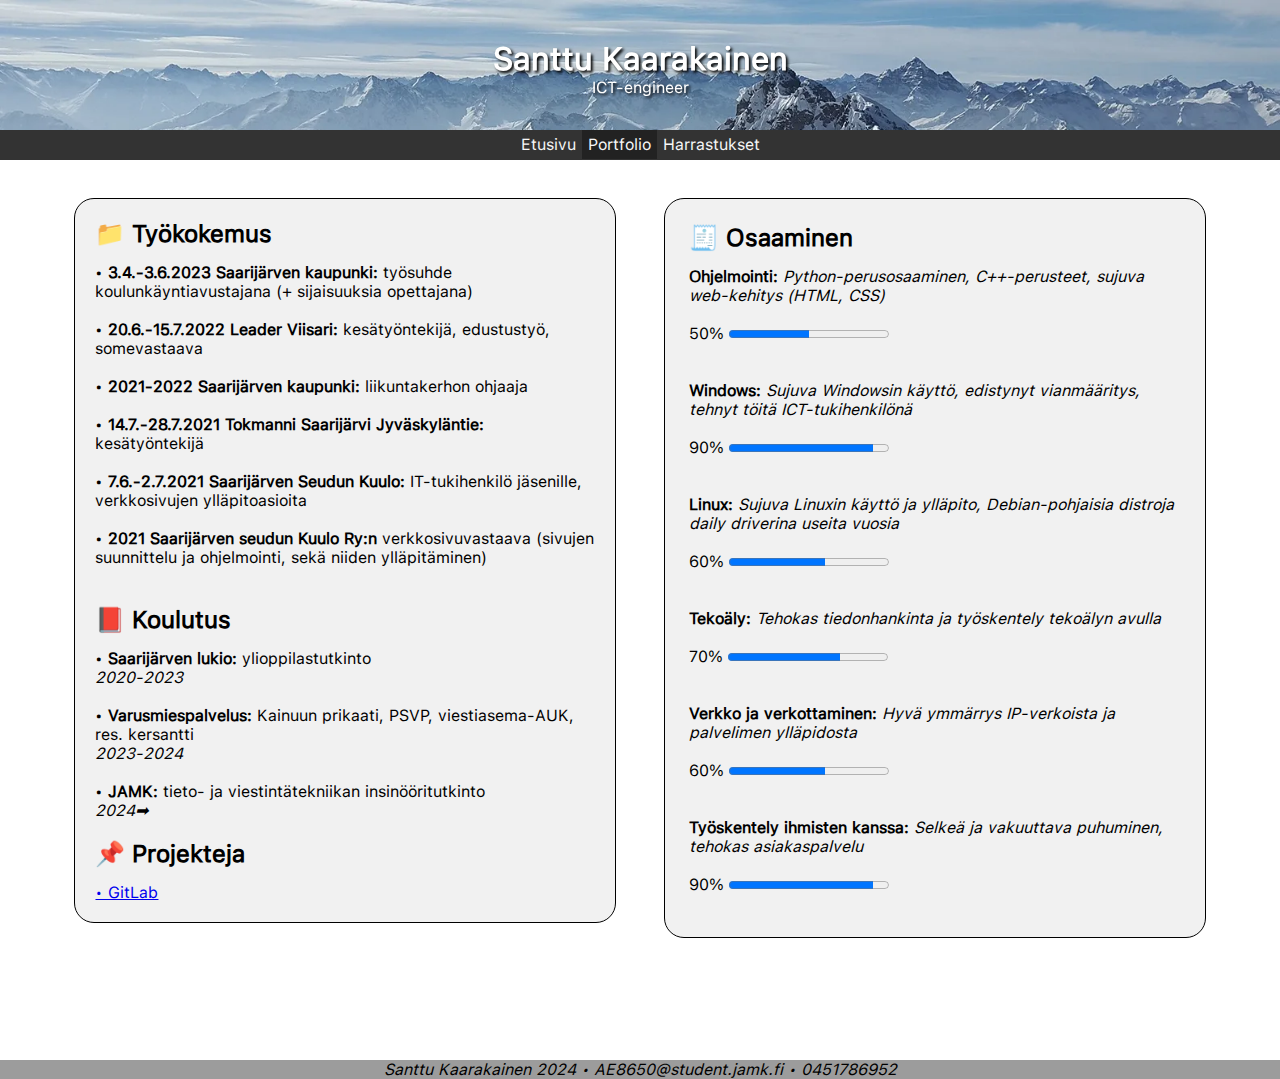
==== portfolio.html @ b5c16767 "Add files via upload" ====
<!DOCTYPE html>
<html lang="fi">

<head>

  <link rel="stylesheet" href="layout.css">

  <meta name="viewport" content="width=device-width, initial-scale=1.0"/>

  <title>Santtu Kaarakainen</title>

</head>

<body>

    <div id="page">

        <div id="header"> 

            <div class="bg-text">
            <h1>Santtu Kaarakainen</h1>
            <p style="color: white">ICT-engineer</p>
            </div> 

        </div>

       <div id="menu">  
            <ul>
                <li><a href="index.html">Etusivu</a></li>
                <li><a class="active" href="portfolio.html">Portfolio</a></li>
                <li><a href="harrastukset.html">Harrastukset</a></li>
              </ul>
        </div>

        <div id="content">

            <div id="content-left" class="fade-in-text">
                <!-- Laajempi kokemus -->
                <h2>📁 Työkokemus</h2>
                <b>• 3.4.-3.6.2023 Saarijärven kaupunki:</b> työsuhde koulunkäyntiavustajana (+ sijaisuuksia
                opettajana)<br><br>
                <b>• 20.6.-15.7.2022 Leader Viisari:</b> kesätyöntekijä, edustustyö, somevastaava<br><br>
                <b>• 2021-2022 Saarijärven kaupunki:</b> liikuntakerhon ohjaaja<br><br>
                <b>• 14.7.-28.7.2021 Tokmanni Saarijärvi Jyväskyläntie:</b> kesätyöntekijä<br><br>
                <b>• 7.6.-2.7.2021 Saarijärven Seudun Kuulo:</b> IT-tukihenkilö jäsenille, verkkosivujen ylläpitoasioita<br><br>
                <b>• 2021 Saarijärven seudun Kuulo Ry:n</b> verkkosivuvastaava (sivujen suunnittelu ja ohjelmointi, sekä niiden
                ylläpitäminen)<br>
                <br>
                <br>
                <h2>📕 Koulutus</h2>
                <b>• Saarijärven lukio:</b> ylioppilastutkinto<br>
                <i>2020-2023</i><br><br>
                <b>• Varusmiespalvelus:</b> Kainuun prikaati, PSVP, viestiasema-AUK, res. kersantti<br>
                <i>2023-2024</i><br><br>
                <b>• JAMK:</b> tieto- ja viestintätekniikan insinööritutkinto<br>
                <i>2024➡</i>
                <br>
                <br>
                <h2>📌 Projekteja</h2>
                <a href="https://gitlab.labranet.jamk.fi/ae8650">• GitLab</a>
            </div>

            <div id="content-right" class="fade-in-text-2">

                <!-- Osaaminen progress bareilla -->
                <h2>🧾 Osaaminen</h2>
                <label for="file"><b>Ohjelmointi:</b> <i>Python-perusosaaminen, C++-perusteet, sujuva web-kehitys (HTML, CSS)</i></label>
                <br><br>
                50% <progress id="file" value="50" max="100"> 32% </progress>
                <br><br><br>

                <label for="file"><b>Windows:</b> <i>Sujuva Windowsin käyttö, edistynyt vianmääritys, tehnyt töitä ICT-tukihenkilönä</i></label>
                <br><br>
                90% <progress id="file" value="90" max="100"> 32% </progress>
                <br><br><br>

                <label for="file"><b>Linux:</b> <i>Sujuva Linuxin käyttö ja ylläpito, Debian-pohjaisia distroja daily driverina useita vuosia</i></label> 
                <br><br>
                60% <progress id="file" value="60" max="100"> 32% </progress>
                <br><br><br>

                <label for="file"><b>Tekoäly:</b> <i>Tehokas tiedonhankinta ja työskentely tekoälyn avulla</i></label>
                <br><br>
                70% <progress id="file" value="70" max="100"> 32% </progress>
                <br><br><br>

                <label for="file"><b>Verkko ja verkottaminen:</b> <i>Hyvä ymmärrys IP-verkoista ja palvelimen ylläpidosta</i></label>
                <br><br>
                60% <progress id="file" value="60" max="100"> 32% </progress>
                <br><br><br>

                <label for="file"><b>Työskentely ihmisten kanssa:</b> <i>Selkeä ja vakuuttava puhuminen, tehokas asiakaspalvelu</i></label>
                <br><br>
                90% <progress id="file" value="90" max="100"> 32% </progress>

                <br><br>

            </div>

        </div>

        <div id="footer" class="keskitys">
          <p><i>Santtu Kaarakainen 2024 • AE8650@student.jamk.fi • 0451786952</i></p>
        </div>    

    </div>

    <script>
        window.onscroll = function() {scrollFunction()};
        
        function scrollFunction() {
          if (document.body.scrollTop > 25 || document.documentElement.scrollTop > 25) {
            document.getElementById("header").style.fontSize = "10px";
          } else {
            document.getElementById("header").style.fontSize = "1em";
          }
        }
        </script>

</body>
---- layout.css ----
.fade-in-text {
  animation: fadeIn 2s;
  -webkit-animation: fadeIn 2s;
  -moz-animation: fadeIn 2s;
  -o-animation: fadeIn 2s;
  -ms-animation: fadeIn 2s;
}

.fade-in-text-2 {
  animation: fadeIn 4s;
  -webkit-animation: fadeIn 4s;
  -moz-animation: fadeIn 4s;
  -o-animation: fadeIn 4s;
  -ms-animation: fadeIn 4s;
}

.fade-in-text-3 {
  animation: fadeIn 6s;
  -webkit-animation: fadeIn 6s;
  -moz-animation: fadeIn 6s;
  -o-animation: fadeIn 6s;
  -ms-animation: fadeIn 6s;
}

@keyframes fadeIn {
  0% { opacity: 0; }
  100% { opacity: 1; }
}

@-moz-keyframes fadeIn {
  0% { opacity: 0; }
  100% { opacity: 1; }
}

@-webkit-keyframes fadeIn {
  0% { opacity: 0; }
  100% { opacity: 1; }
}

@-o-keyframes fadeIn {
  0% { opacity: 0; }
  100% { opacity: 1; }
}

@-ms-keyframes fadeIn {
  0% { opacity: 0; }
  100% { opacity: 1; }
}

body {
    font-family: lemonmilk;
    margin: 0 auto;
}

@font-face {
  font-family: lemonmilk;
  src: url(SF-Pro-Text-Regular.otf);
}

.keskitys {
  text-align: center;
}

.image {
  text-align: center;
  border-radius: 20px;
  display: inline-block;
  padding: 2%;
  margin-left: 2%;
}

#page {
    width: 100%;
    height: 100%;
    margin: 0 auto;
    background-color: rgb(156, 156, 156);
    max-width: 100%;
    display: inline-block;
}

#header {
    background-image: url(tausta.jpg);
    display: block;
    padding: 40px 0px;
    background-repeat: no-repeat;
    background-size: cover;
    height: 130px; 
    transition: 0.4s;
    text-shadow: 2px 2px 3px black;
    text-align: center;
}  

.bg-text {
  z-index: 2;
  filter:blur(0px);
}

h1 {
  color:#ffffff;
  z-index: 2;
}

h2 {
  margin-bottom: 3%;
}

#menu, footer {
    margin: 0 auto;
    width: 100%;
    height: 30px;
    background-color: #333;
    text-align: center;
    float: clear both;
    position: sticky;
    top: 0;
    z-index: 10;
}  

ul {
    list-style-type: none;
    display: inline-block;
    margin: 0;
    padding: 0;
    overflow: hidden;
    background-color: #333;
  }
  
  li {
    float: left;
  }
  
  li a {
    display: block;
    color: rgb(247, 247, 247);
    text-align: center;
    padding: 5px 6px;
    text-decoration: none;
    animation: fadeIn 1s;
  }
  
  li a:hover {
    background-color: #111;
  }

  .active {
    background-color: #222222;
  }

  .round {
    border-radius: 20px;
  }

  #content {
    padding: 3%;
    height: 900px;
    background-color: #ffffff;
    display: block;
    overflow: auto;
}

#content-left {
    margin-left: 3%;
    width: 45%;
    background-color: rgb(241, 241, 241);
    padding: 20px;
    border: 1px solid black;
    float: left;
    overflow: hidden;
    border-radius: 20px;
    z-index: 2;
}

#harrastus-content {
  width: 30%;
  height: 25%;
  background-color: rgb(241, 241, 241);
  padding: 15px;
  margin: 1%;
  border: 1px solid black;
  overflow: auto;
  float: left;
  border-radius: 20px;
  align-content: center;
  z-index: 2;
}

#content-right {
    margin-right: 3%;
    width: 45%;
    height: auto;
    background-color: rgb(241, 241, 241);
    padding: 2%;
    border: 1px solid black;
    float: right;
    overflow: hidden;
    border-radius: 20px;
    z-index: 2;
}

@media only screen and (max-width: 900px) {
    #content-left, #content-right {
      float: none;
      width: 100%;
      padding: 20px;
      margin-bottom: 5%;
      margin-top: 0%;
    }
  }

  * {
    box-sizing: border-box;
    margin: 0;
  }

  /* The actual timeline (the vertical ruler) */
  .timeline {
    position: relative;
    max-width: 1200px;
    margin: 0 auto;
  }
  
  /* The actual timeline (the vertical ruler) */
  .timeline::after {
    content: '';
    position: absolute;
    width: 6px;
    background-color: white;
    top: 0;
    bottom: 0;
    left: 50%;
    margin-left: -3px;
    z-index: 1;
  }
  
  /* Container around content */
  .container {
    padding: 10px 40px;
    position: relative;
    background-color: inherit;
    width: 50%;
  }
  
  /* The circles on the timeline */
  .container::after {
    content: '';
    position: absolute;
    width: 25px;
    height: 25px;
    right: -17px;
    background-color: white;
    border: 4px solid #ffbb55;
    top: 15px;
    border-radius: 50%;
    z-index: 1;
  }
  
  /* Place the container to the left */
  .left {
    left: 0;
  }
  
  /* Place the container to the right */
  .right {
    left: 50%;
  }
  
  /* Add arrows to the left container (pointing right) */
  .left::before {
    content: " ";
    height: 0;
    position: absolute;
    top: 22px;
    width: 0;
    z-index: 1;
    right: 30px;
    border: medium solid white;
    border-width: 10px 0 10px 10px;
    border-color: transparent transparent transparent white;
  }
  
  /* Add arrows to the right container (pointing left) */
  .right::before {
    content: " ";
    height: 0;
    position: absolute;
    top: 22px;
    width: 0;
    z-index: 1;
    left: 30px;
    border: medium solid white;
    border-width: 10px 10px 10px 0;
    border-color: transparent white transparent transparent;
  }
  
  /* Fix the circle for containers on the right side */
  .right::after {
    left: -16px;
  }
  
  /* The actual content */
  .content {
    padding: 20px 30px;
    background-color: white;
    position: relative;
    border-radius: 6px;
    overflow: hidden;
    z-index: 2;
  }
  
  /* Media queries - Responsive timeline on screens less than 600px wide */
  @media screen and (max-width: 900px) {
  /* Place the timelime to the left */
    .timeline::after {
      left: 31px;
    }
  
  /* Full-width containers */
    .container {
      width: 100%;
      padding-left: 70px;
      padding-right: 25px;
    }
  
  /* Make sure that all arrows are pointing leftwards */
    .container::before {
      left: 60px;
      border: medium solid white;
      border-width: 10px 10px 10px 0;
      border-color: transparent white transparent transparent;
    }
  
  /* Make sure all circles are at the same spot */
    .left::after, .right::after {
      left: 15px;
    }
  
  /* Make all right containers behave like the left ones */
    .right {
      left: 0%;
    }
  }
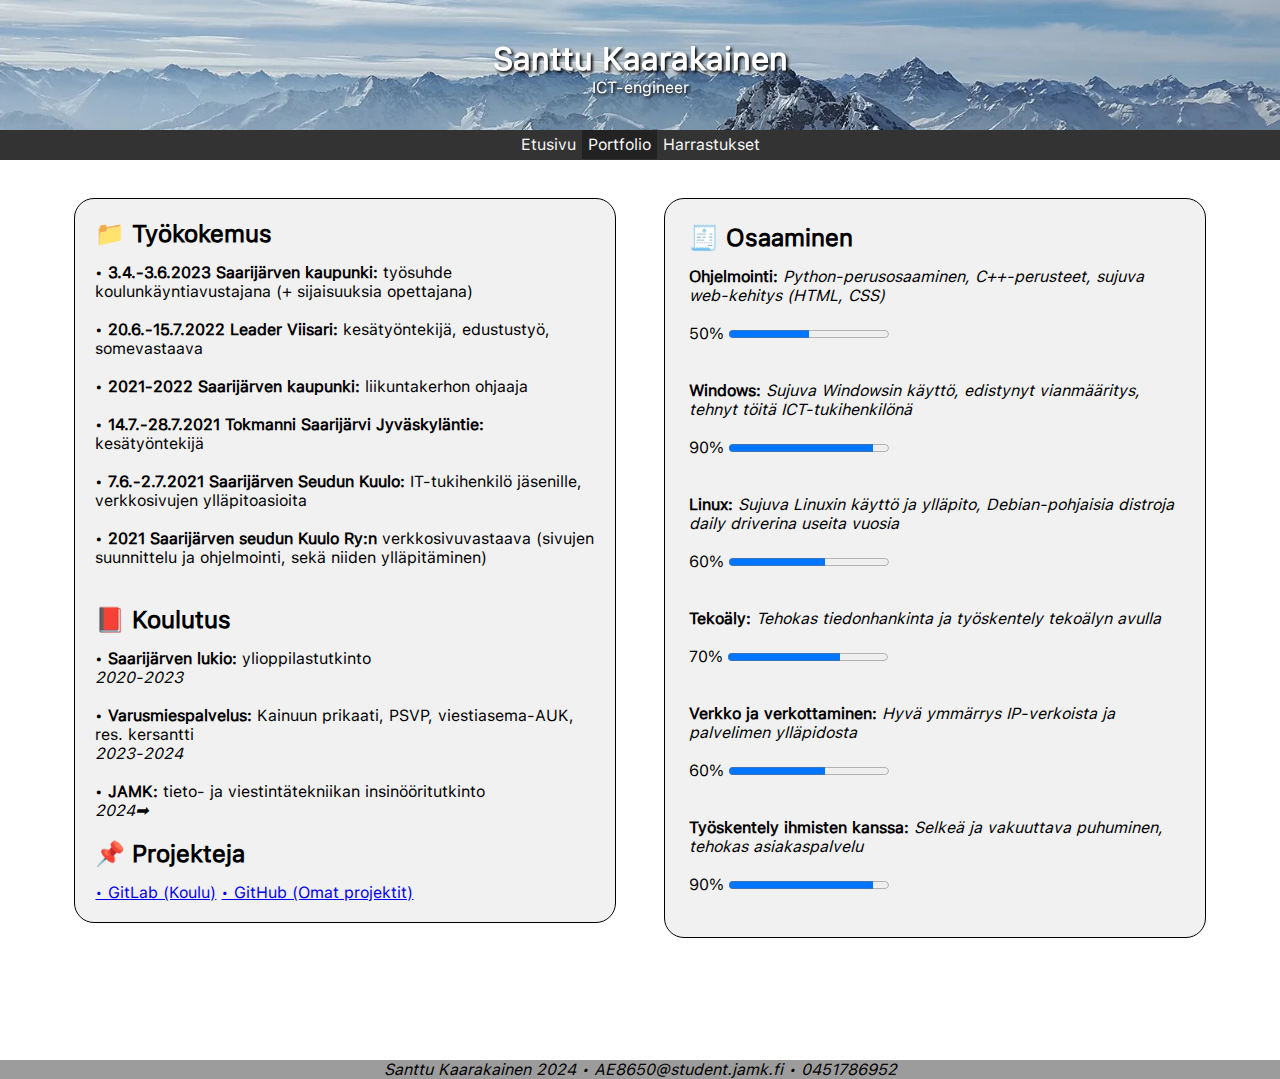
==== commit 989e2f1c: "Päivitetty linkkejä" ====
--- a/portfolio.html
+++ b/portfolio.html
@@ -57,7 +57,8 @@
                 <br>
                 <br>
                 <h2>📌 Projekteja</h2>
-                <a href="https://gitlab.labranet.jamk.fi/ae8650">• GitLab</a>
+                <a href="https://gitlab.labranet.jamk.fi/ae8650">• GitLab (Koulu)</a>
+                <a href="https://github.com/santtukaarakainen">• GitHub (Omat projektit)</a>
             </div>
 
             <div id="content-right" class="fade-in-text-2">
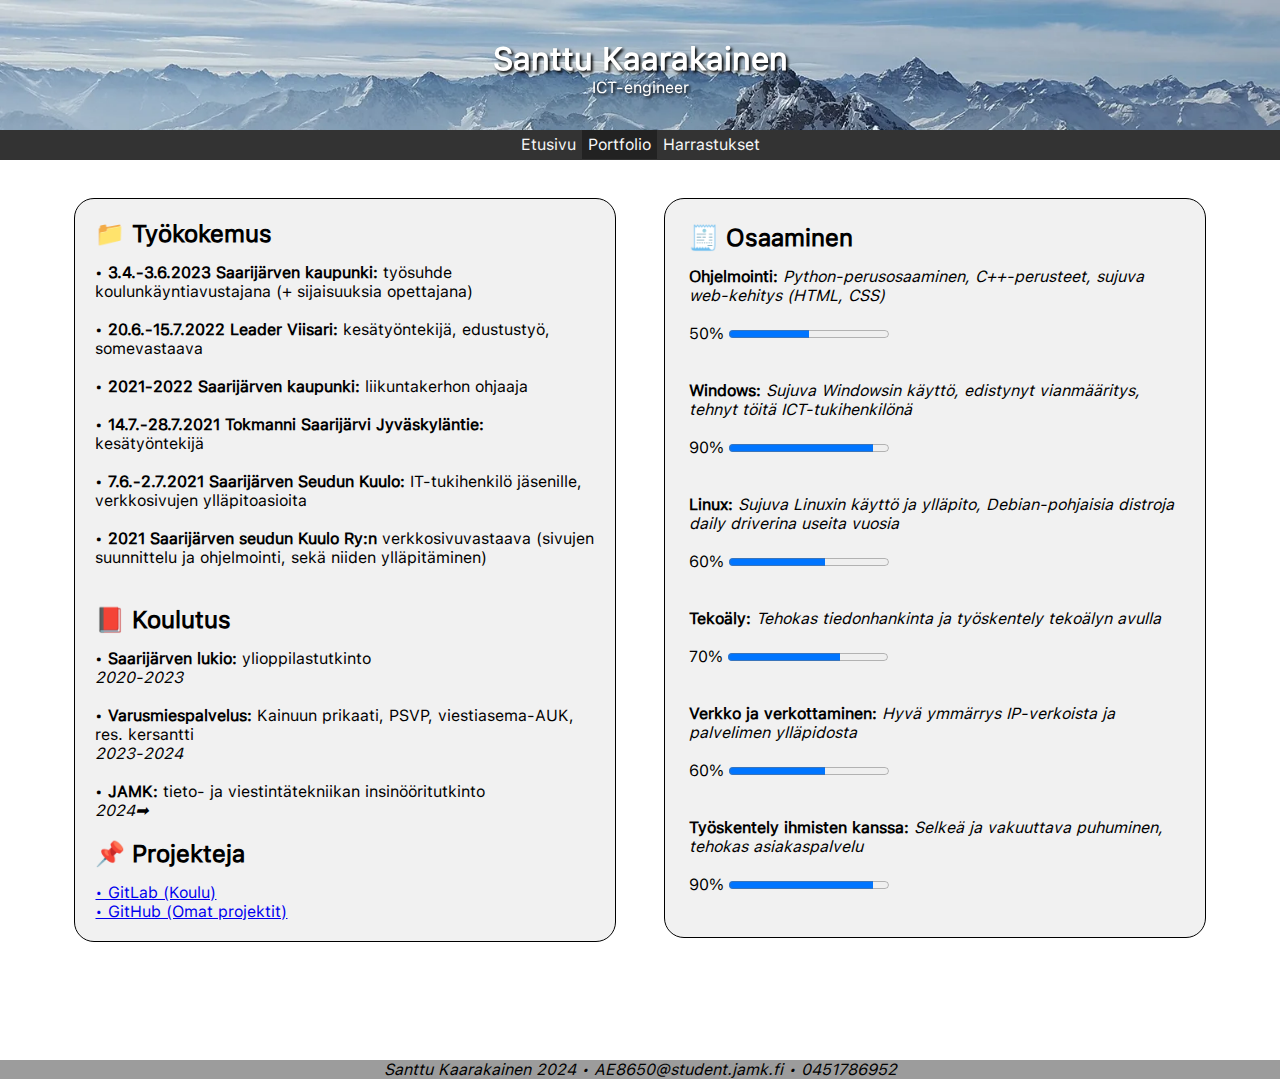
==== commit a98bb8c0: "Muokattu" ====
--- a/portfolio.html
+++ b/portfolio.html
@@ -58,6 +58,7 @@
                 <br>
                 <h2>📌 Projekteja</h2>
                 <a href="https://gitlab.labranet.jamk.fi/ae8650">• GitLab (Koulu)</a>
+                <br>
                 <a href="https://github.com/santtukaarakainen">• GitHub (Omat projektit)</a>
             </div>
 
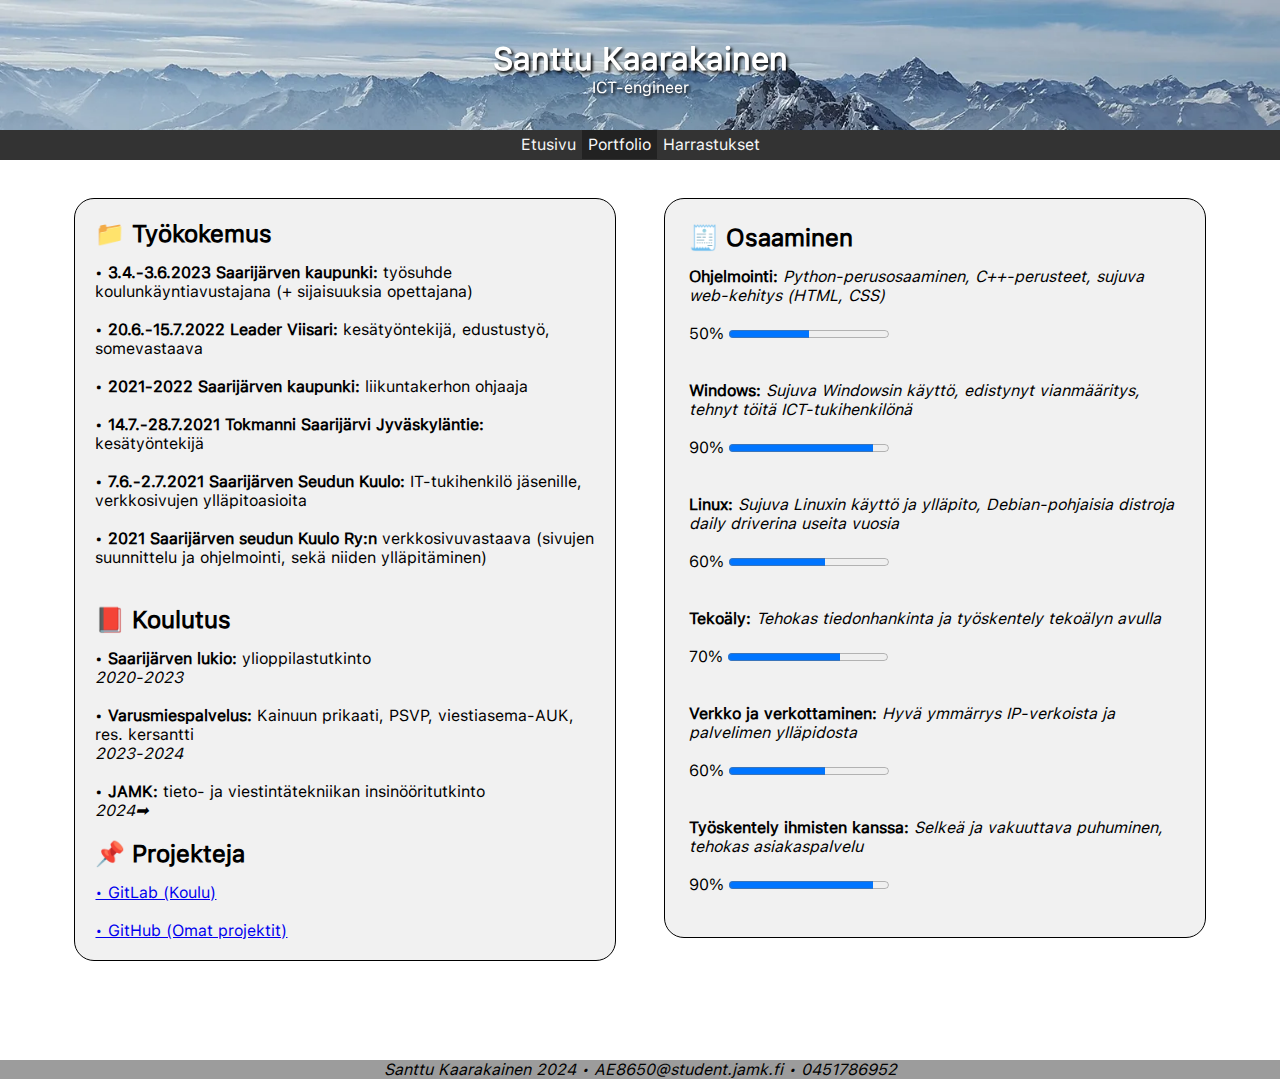
==== commit 9770c5b2: "Update portfolio.html" ====
--- a/portfolio.html
+++ b/portfolio.html
@@ -58,7 +58,7 @@
                 <br>
                 <h2>📌 Projekteja</h2>
                 <a href="https://gitlab.labranet.jamk.fi/ae8650">• GitLab (Koulu)</a>
-                <br>
+                <br><br>
                 <a href="https://github.com/santtukaarakainen">• GitHub (Omat projektit)</a>
             </div>
 
@@ -119,4 +119,4 @@
         }
         </script>
 
-</body>+</body>
